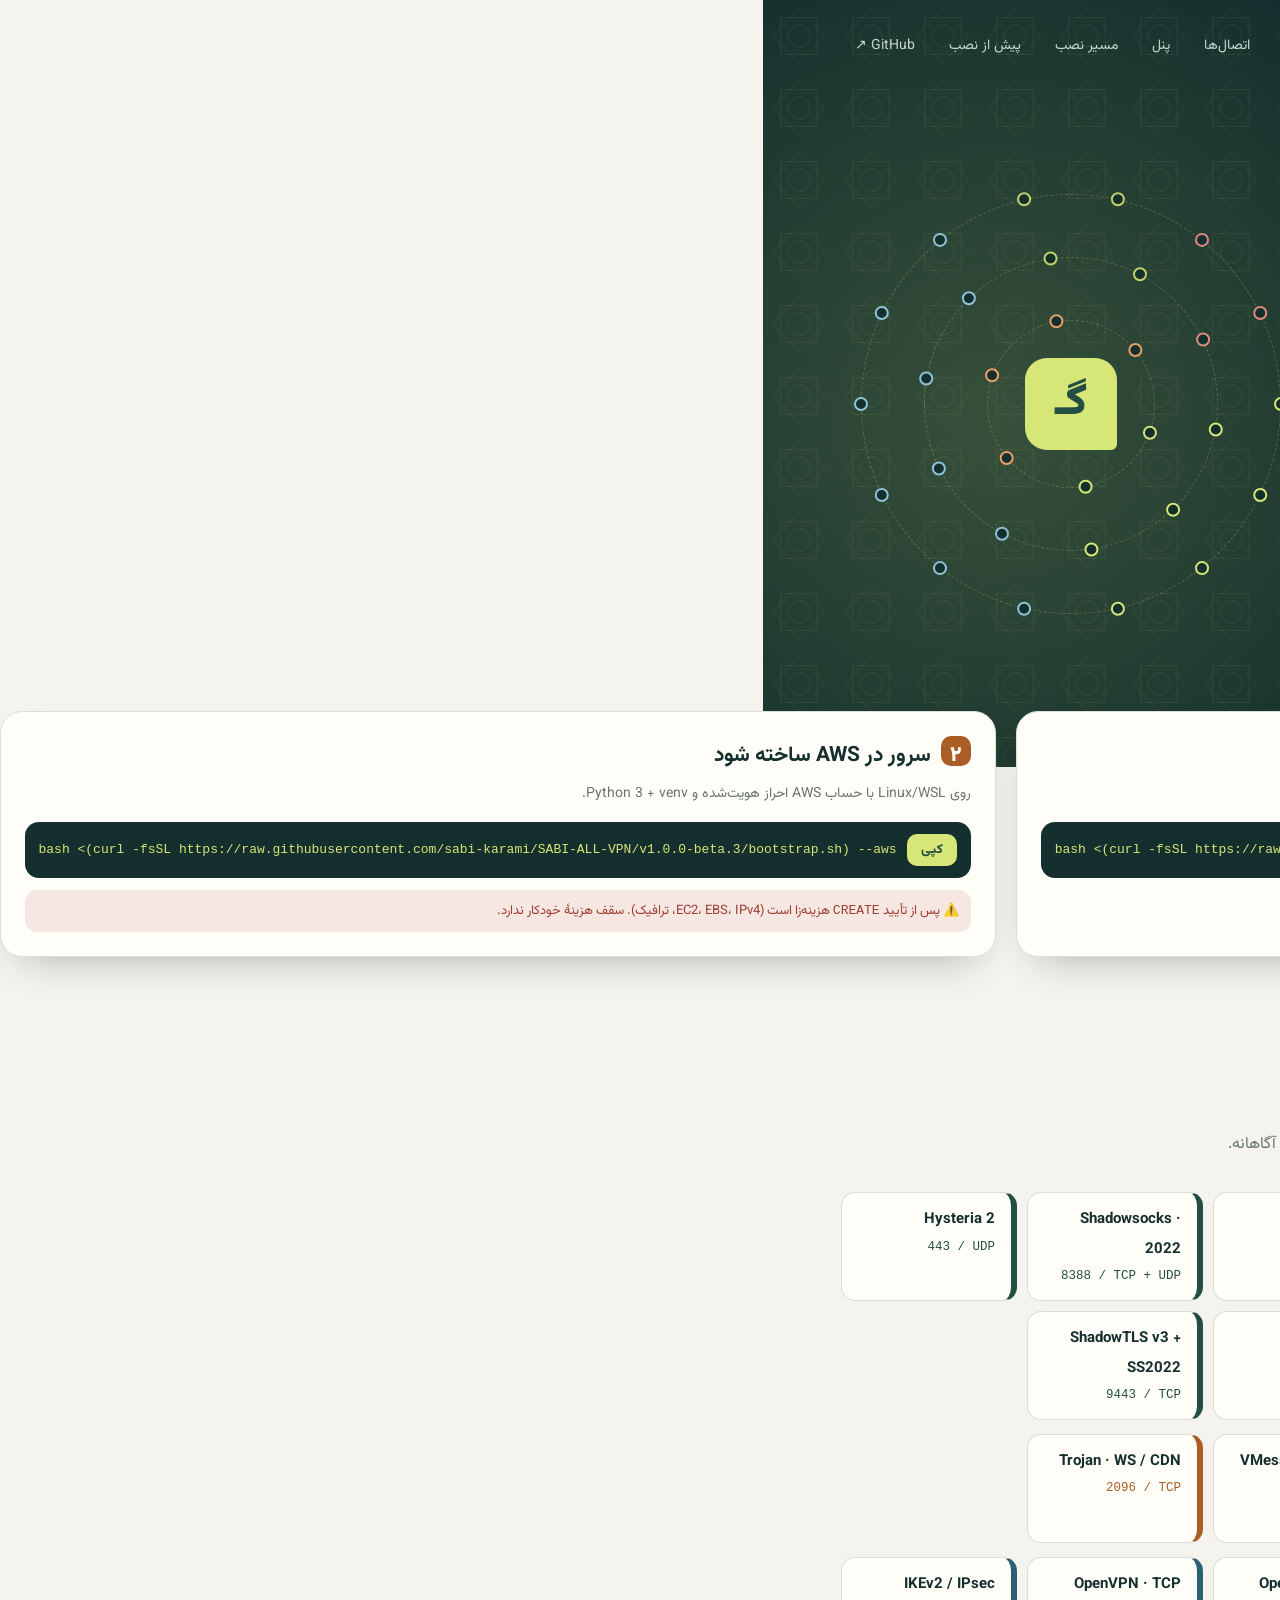
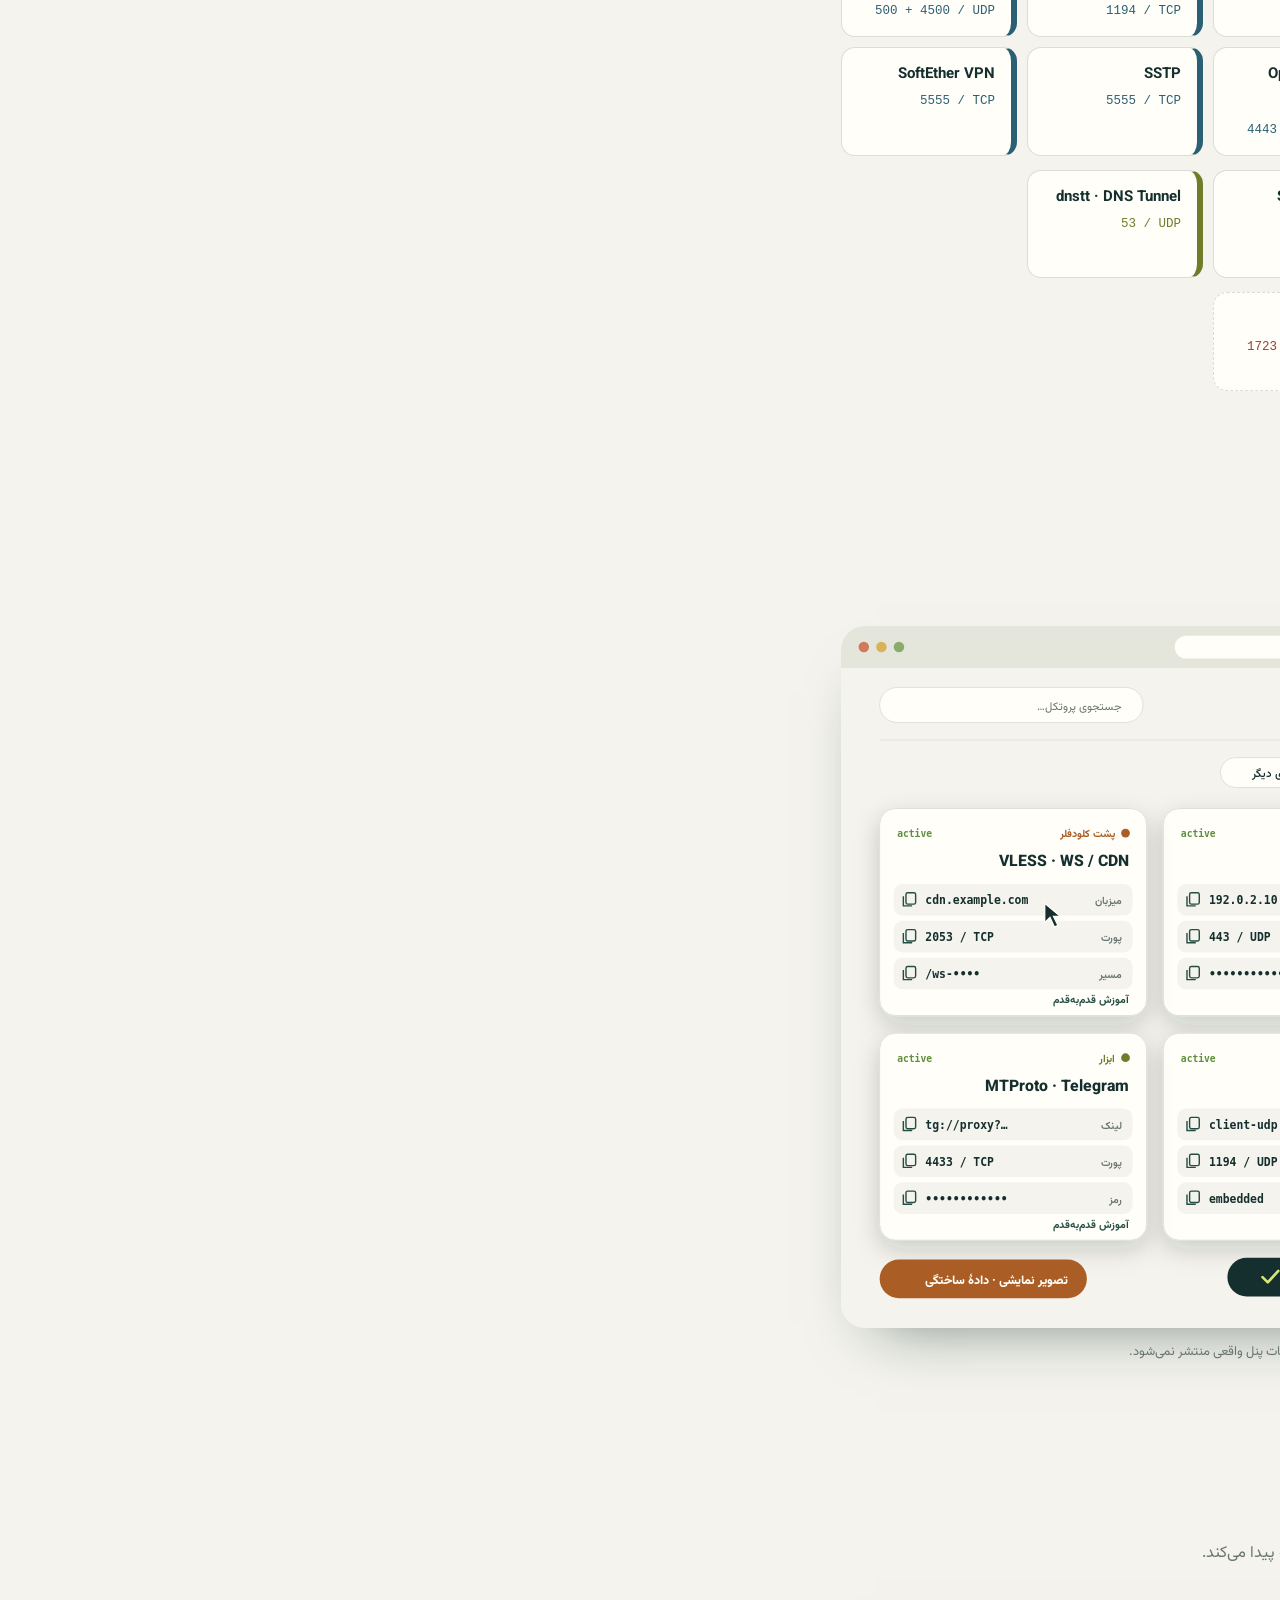
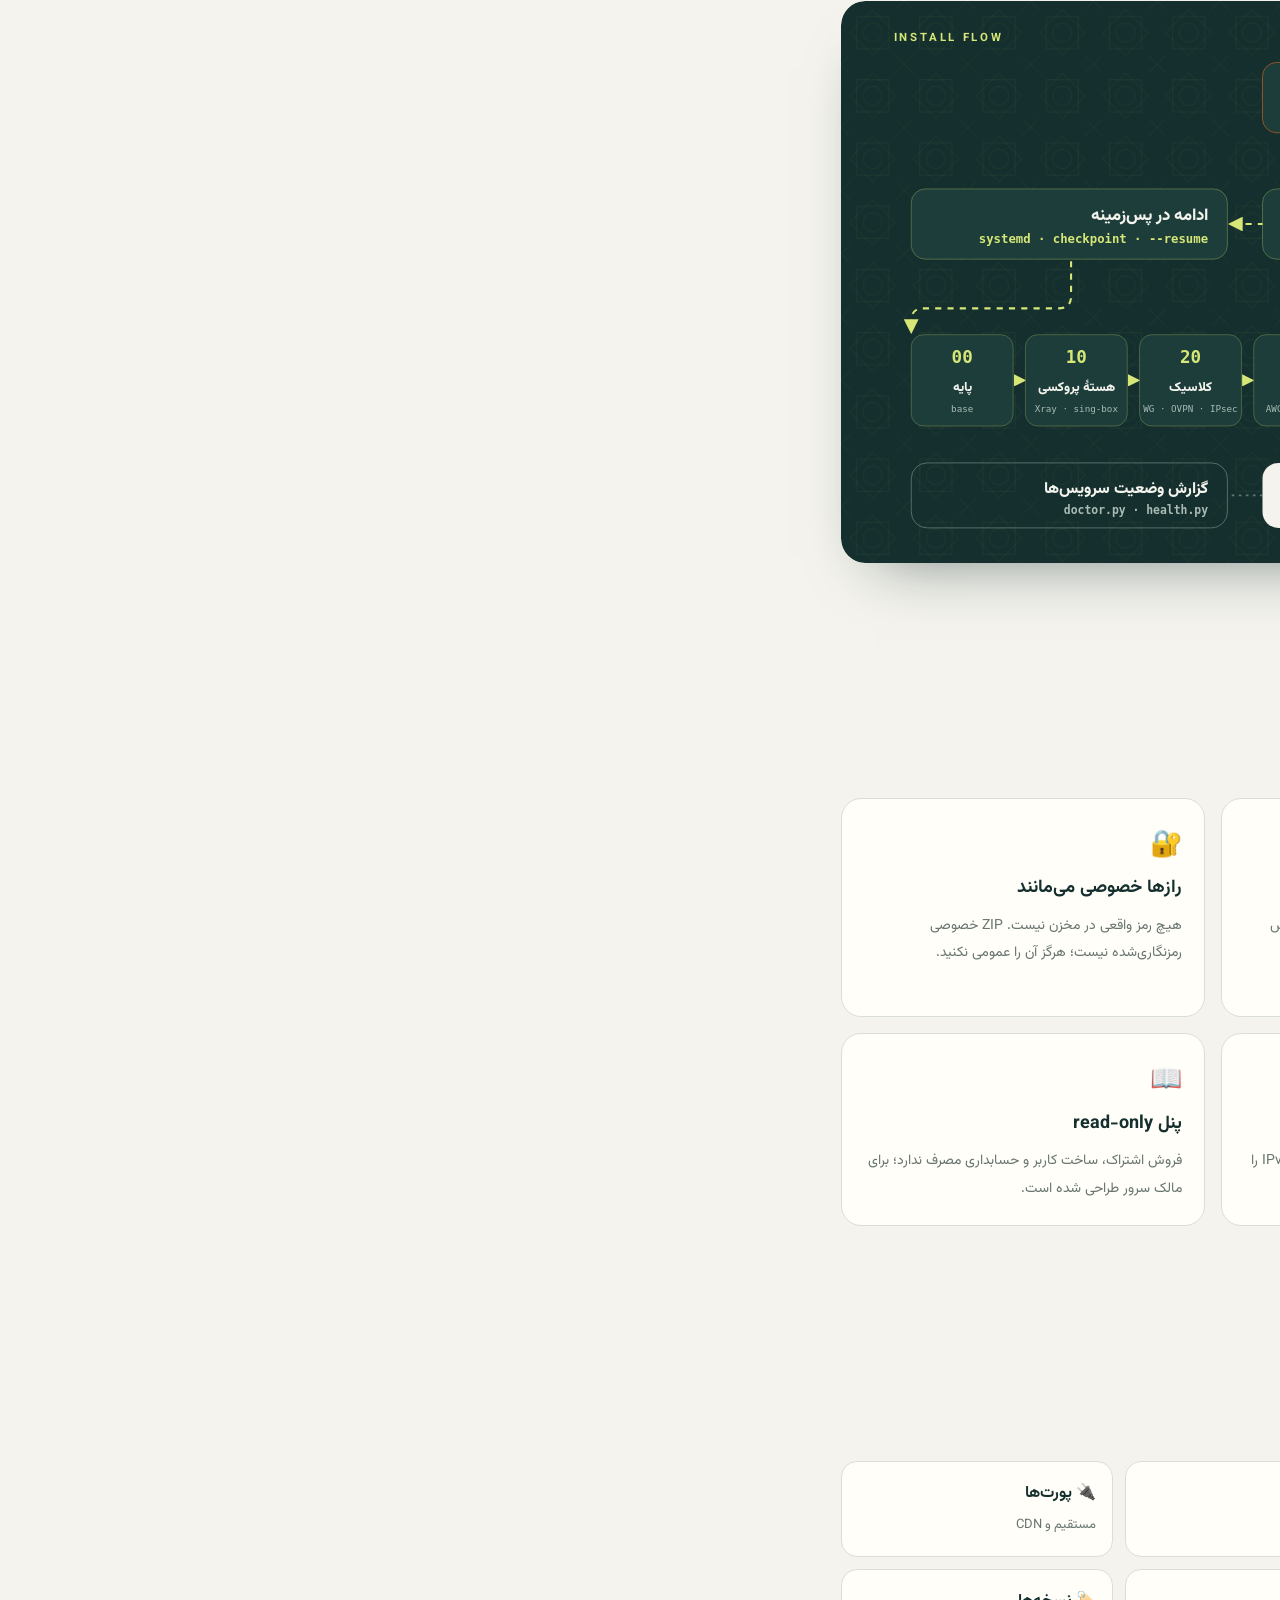
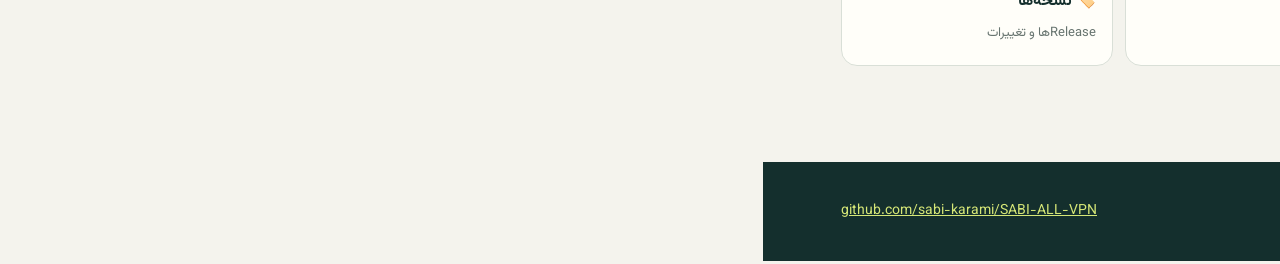
==== docs/index.html @ a56b88de "v1.0.0-beta.3: graphical README, Pages landing, community files - SVG banner, protocol map, install " ====
<!doctype html>
<html lang="fa" dir="rtl">
<head>
<meta charset="utf-8">
<meta name="viewport" content="width=device-width,initial-scale=1">
<title>SABI ALL VPN — یک دستور، سی کارت اتصال، یک پنل فارسی</title>
<meta name="description" content="نصب‌کنندهٔ چندروشی VPN برای سرور اختصاصی Ubuntu 24.04 با پنل خصوصی فارسی و کلیک برای کپی. نسخهٔ آزمایشی.">
<meta property="og:title" content="SABI ALL VPN">
<meta property="og:description" content="یک دستور، سی کارت اتصال، یک پنل خصوصی فارسی">
<meta name="theme-color" content="#142f2d">
<link rel="icon" href="data:image/svg+xml,%3Csvg xmlns='http://www.w3.org/2000/svg' viewBox='0 0 64 64'%3E%3Crect width='64' height='64' rx='16' fill='%23244e43'/%3E%3Ccircle cx='32' cy='32' r='12' fill='none' stroke='%23d6e777' stroke-width='5'/%3E%3C/svg%3E">
<style>
@font-face{font-family:Vazir;src:url('assets/vazirmatn.woff2') format('woff2');font-weight:100 900;font-display:swap}
:root{--ink:#142f2d;--green:#244e43;--lime:#d6e777;--paper:#f4f3ed;--white:#fffef9;--muted:#687570;--line:#d9dfd7;--orange:#aa5d25;--red:#9d3e33;--blue:#2b5f73;--olive:#6f7d2a;
--girih:url("data:image/svg+xml,%3Csvg xmlns='http://www.w3.org/2000/svg' width='72' height='72'%3E%3Cg fill='none' stroke='%23d6e777' stroke-opacity='.08'%3E%3Cpath d='M36 10L62 36L36 62L10 36Z'/%3E%3Cpath d='M17.6 17.6H54.4V54.4H17.6Z'/%3E%3Ccircle cx='36' cy='36' r='11'/%3E%3C/g%3E%3C/svg%3E")}
*{box-sizing:border-box}html{scroll-behavior:smooth}
body{margin:0;font:16px/1.95 Vazir,Tahoma,sans-serif;color:var(--ink);background:var(--paper)}
a{color:inherit}code,pre{font-family:ui-monospace,SFMono-Regular,Menlo,Consolas,monospace}
.wrap{max-width:1180px;margin:0 auto;padding:0 28px}
header.hero{background:var(--girih),radial-gradient(circle at 18% 55%,rgba(214,231,119,.18),transparent 45%),var(--ink);color:var(--paper);padding:26px 0 90px;overflow:hidden;position:relative}
nav.top{display:flex;align-items:center;justify-content:space-between;gap:16px}
.brand{display:flex;align-items:center;gap:12px;font-weight:900;font-size:20px;text-decoration:none}
.mark{width:42px;height:42px;border-radius:14px 14px 4px 14px;background:var(--lime);color:var(--green);display:grid;place-items:center;font-size:24px;font-weight:900}
nav.top .links{display:flex;gap:6px;flex-wrap:wrap}nav.top .links a{text-decoration:none;font-size:14px;padding:6px 14px;border-radius:99px;color:#c9d6d0}nav.top .links a:hover{background:rgba(214,231,119,.12);color:var(--lime)}
.hero-grid{display:grid;grid-template-columns:1.15fr .85fr;gap:40px;align-items:center;margin-top:64px}
.eyebrow{font:700 12px/1 ui-monospace,monospace;letter-spacing:3px;color:var(--lime);direction:ltr;text-align:right}
h1{font-size:clamp(52px,8vw,104px);line-height:1;margin:18px 0 16px;font-weight:900;letter-spacing:-2px;direction:ltr;text-align:right}h1 em{font-style:normal;color:var(--lime)}
.tag{font-size:clamp(20px,2.6vw,30px);font-weight:700;margin:0}.sub{color:#a9bbb4;margin:8px 0 26px}
.chips{display:flex;gap:10px;flex-wrap:wrap}.chip{border:1px solid rgba(214,231,119,.45);color:var(--lime);border-radius:99px;padding:3px 16px;font-size:14px}.chip.beta{background:var(--lime);color:var(--green);font-weight:800;border-color:var(--lime)}.chip.ver{background:var(--orange);border-color:var(--orange);color:var(--white)}
.orbit{container-type:inline-size;position:relative;aspect-ratio:1;max-width:420px;justify-self:center;width:100%}
.orbit .ring{position:absolute;inset:var(--i);border:1px dashed rgba(214,231,119,.25);border-radius:50%;animation:spin var(--t) linear infinite}
.orbit .ring i{position:absolute;width:14px;height:14px;border-radius:50%;border:2.5px solid var(--c);background:var(--ink);top:50%;left:50%;transform:rotate(var(--a)) translate(var(--r)) rotate(calc(-1*var(--a)));margin:-7px}
.orbit .core{position:absolute;inset:39%;border-radius:22px 22px 6px 22px;background:var(--lime);color:var(--green);display:grid;place-items:center;font-size:44px;font-weight:900;box-shadow:0 0 0 0 rgba(214,231,119,.6);animation:pulse 3s ease-out infinite}
@keyframes spin{to{transform:rotate(360deg)}}@keyframes pulse{to{box-shadow:0 0 0 46px rgba(214,231,119,0)}}
.install{margin-top:-56px;position:relative;z-index:2;display:grid;grid-template-columns:1fr 1fr;gap:20px}
.cmd{background:var(--white);border:1px solid var(--line);border-radius:22px;padding:24px;box-shadow:0 18px 40px -24px rgba(20,47,45,.45)}
.cmd h2{margin:0;font-size:21px}.cmd p{margin:4px 0 14px;color:var(--muted);font-size:14px}
.cmd .n{display:inline-grid;place-items:center;width:30px;height:30px;border-radius:10px;background:var(--green);color:var(--lime);font-weight:900;margin-left:10px}
.cmd.aws .n{background:var(--orange);color:var(--white)}
.code{display:flex;align-items:center;gap:10px;background:var(--ink);color:var(--lime);border-radius:14px;padding:12px 14px;direction:ltr}
.code code{flex:1;overflow-x:auto;white-space:nowrap;font-size:13px;scrollbar-width:thin}
.copy{border:0;background:var(--lime);color:var(--green);border-radius:10px;padding:6px 14px;font:800 13px Vazir,sans-serif;cursor:pointer;flex:none}.copy.ok{background:var(--white)}
.warn{margin-top:12px;font-size:13px;color:var(--red);background:#f6e7e2;border-radius:12px;padding:8px 12px}
section{padding:84px 0 0}section h2.t{font-size:clamp(28px,4vw,42px);margin:0;font-weight:900}section .lead{color:var(--muted);margin:6px 0 32px}
.groups{display:grid;gap:14px}.grp{display:grid;grid-template-columns:190px 1fr;gap:14px}
.grp h3{margin:0;border-radius:18px;padding:16px 18px;color:var(--white);font-size:17px;display:flex;justify-content:space-between;align-items:flex-start}.grp h3 span{font-size:26px;line-height:1;opacity:.85}
.grp ul{list-style:none;margin:0;padding:0;display:grid;grid-template-columns:repeat(auto-fill,minmax(170px,1fr));gap:10px}
.grp li{background:var(--white);border:1px solid var(--line);border-radius:14px;padding:12px 16px;border-right:6px solid var(--c);display:flex;flex-direction:column;opacity:0;transform:translateY(8px);animation:rise .5s ease-out forwards;animation-delay:var(--d)}
.grp li b{font-size:15px;text-align:right}.grp li code{font-size:12.5px;color:var(--c);text-align:right}
.g-direct{--c:var(--green)}.g-cdn{--c:var(--orange)}.g-classic{--c:var(--blue)}.g-tools{--c:var(--olive)}.g-optional{--c:var(--red)}.grp h3{background:var(--c)}.g-optional li{border-style:dashed;border-right-style:solid}
@keyframes rise{to{opacity:1;transform:none}}
figure{margin:0}figure img{width:100%;display:block;border-radius:24px;box-shadow:0 30px 60px -36px rgba(20,47,45,.6)}figcaption{color:var(--muted);font-size:13px;margin-top:12px;text-align:center}
.facts{display:grid;grid-template-columns:repeat(3,1fr);gap:16px}.fact{background:var(--white);border:1px solid var(--line);border-radius:20px;padding:22px}.fact h3{margin:0 0 6px;font-size:18px}.fact p{margin:0;color:var(--muted);font-size:14px}.fact .ic{font-size:26px}
.fact.r{border-color:#e3c3b9;background:#fbf1ed}
.docs{display:grid;grid-template-columns:repeat(4,1fr);gap:12px}.docs a{text-decoration:none;background:var(--white);border:1px solid var(--line);border-radius:16px;padding:16px;transition:transform .2s,border-color .2s}.docs a:hover{transform:translateY(-3px);border-color:var(--green)}.docs b{display:block}.docs span{color:var(--muted);font-size:13px}
footer{margin-top:96px;background:var(--ink);color:#a9bbb4;padding:36px 0;font-size:14px}footer .wrap{display:flex;justify-content:space-between;gap:20px;flex-wrap:wrap}footer a{color:var(--lime)}
@media (max-width:860px){.hero-grid,.install{grid-template-columns:1fr}.orbit{max-width:280px;order:-1}.grp{grid-template-columns:1fr}.facts,.docs{grid-template-columns:1fr 1fr}nav.top .links{display:none}}
@media (max-width:520px){.facts,.docs{grid-template-columns:1fr}.wrap{padding:0 18px}}
@media (prefers-reduced-motion:reduce){*{animation:none!important;transition:none!important}.grp li{opacity:1;transform:none}}
</style>
</head>
<body>
<header class="hero">
 <div class="wrap">
  <nav class="top"><a class="brand" href="https://github.com/sabi-karami/SABI-ALL-VPN"><span class="mark">گـ</span><span dir="ltr">SABI ALL VPN</span></a>
   <div class="links"><a href="#install">نصب</a><a href="#map">اتصال‌ها</a><a href="#panel">پنل</a><a href="#flow">مسیر نصب</a><a href="#facts">پیش از نصب</a><a href="https://github.com/sabi-karami/SABI-ALL-VPN">GitHub ↗</a></div></nav>
  <div class="hero-grid">
   <div>
    <div class="eyebrow">SELF-HOSTED · MULTI-PROTOCOL · PERSIAN PANEL</div>
    <h1>SABI <em>ALL</em> VPN</h1>
    <p class="tag">یک دستور، سی کارت اتصال، یک پنل خصوصی فارسی</p>
    <p class="sub">نصب خودکار روی سرور تازهٔ Ubuntu 24.04 یا ساخت خودکار سرور در AWS — با کلید و رمز تازه برای هر نصب.</p>
    <div class="chips"><span class="chip beta">نسخهٔ آزمایشی</span><span class="chip ver" dir="ltr">v1.0.0-beta.3</span><span class="chip" dir="ltr">Ubuntu 24.04 amd64</span><span class="chip" dir="ltr">AWS + Cloudflare</span><span class="chip">MIT</span></div>
   </div>
   <div class="orbit" aria-hidden="true">
    <div class="ring" style="--i:0;--t:120s"><i style="--a:0.0deg;--r:50cqw;--c:#d6e777"></i><i style="--a:25.7deg;--r:50cqw;--c:#d6e777"></i><i style="--a:51.4deg;--r:50cqw;--c:#d6e777"></i><i style="--a:77.1deg;--r:50cqw;--c:#d6e777"></i><i style="--a:102.9deg;--r:50cqw;--c:#8fc3d6"></i><i style="--a:128.6deg;--r:50cqw;--c:#8fc3d6"></i><i style="--a:154.3deg;--r:50cqw;--c:#8fc3d6"></i><i style="--a:180.0deg;--r:50cqw;--c:#8fc3d6"></i><i style="--a:205.7deg;--r:50cqw;--c:#8fc3d6"></i><i style="--a:231.4deg;--r:50cqw;--c:#8fc3d6"></i><i style="--a:257.1deg;--r:50cqw;--c:#c3cf6a"></i><i style="--a:282.9deg;--r:50cqw;--c:#c3cf6a"></i><i style="--a:308.6deg;--r:50cqw;--c:#e08a7f"></i><i style="--a:334.3deg;--r:50cqw;--c:#e08a7f"></i></div>
    <div class="ring" style="--i:15%;--t:80s;animation-direction:reverse"><i style="--a:10deg;--r:35cqw;--c:#d6e777"></i><i style="--a:46deg;--r:35cqw;--c:#d6e777"></i><i style="--a:82deg;--r:35cqw;--c:#d6e777"></i><i style="--a:118deg;--r:35cqw;--c:#8fc3d6"></i><i style="--a:154deg;--r:35cqw;--c:#8fc3d6"></i><i style="--a:190deg;--r:35cqw;--c:#8fc3d6"></i><i style="--a:226deg;--r:35cqw;--c:#8fc3d6"></i><i style="--a:262deg;--r:35cqw;--c:#c3cf6a"></i><i style="--a:298deg;--r:35cqw;--c:#c3cf6a"></i><i style="--a:334deg;--r:35cqw;--c:#e08a7f"></i></div>
    <div class="ring" style="--i:30%;--t:50s"><i style="--a:20deg;--r:20cqw;--c:#d6e777"></i><i style="--a:80deg;--r:20cqw;--c:#d6e777"></i><i style="--a:140deg;--r:20cqw;--c:#e9a066"></i><i style="--a:200deg;--r:20cqw;--c:#e9a066"></i><i style="--a:260deg;--r:20cqw;--c:#e9a066"></i><i style="--a:320deg;--r:20cqw;--c:#e9a066"></i></div>
    <div class="core">گـ</div>
   </div>
  </div>
 </div>
</header>
<main class="wrap">
 <div class="install" id="install">
  <div class="cmd"><h2><span class="n">۱</span>سرور آماده دارید</h2><p>روی سرور تازهٔ Ubuntu 24.04 amd64 از طریق SSH اجرا کنید.</p>
   <div class="code"><code>bash &lt;(curl -fsSL https://raw.githubusercontent.com/sabi-karami/SABI-ALL-VPN/v1.0.0-beta.3/bootstrap.sh)</code><button class="copy" data-copy="bash &lt;(curl -fsSL https://raw.githubusercontent.com/sabi-karami/SABI-ALL-VPN/v1.0.0-beta.3/bootstrap.sh)">کپی</button></div></div>
  <div class="cmd aws"><h2><span class="n">۲</span>سرور در AWS ساخته شود</h2><p>روی Linux/WSL با حساب AWS احراز هویت‌شده و Python 3 + venv.</p>
   <div class="code"><code>bash &lt;(curl -fsSL https://raw.githubusercontent.com/sabi-karami/SABI-ALL-VPN/v1.0.0-beta.3/bootstrap.sh) --aws</code><button class="copy" data-copy="bash &lt;(curl -fsSL https://raw.githubusercontent.com/sabi-karami/SABI-ALL-VPN/v1.0.0-beta.3/bootstrap.sh) --aws">کپی</button></div>
   <div class="warn">⚠️ پس از تأیید <code>CREATE</code> هزینه‌زا است (EC2، EBS، IPv4، ترافیک). سقف هزینهٔ خودکار ندارد.</div></div>
 </div>
 <section id="map"><h2 class="t">نقشهٔ اتصال‌ها</h2><p class="lead">۳۰ کارت در پنج گروه با پورت پیش‌فرض. پیش‌فرض ۲۷ کارت است؛ PPTP و SOCKS/HTTP خام فقط با انتخاب آگاهانه.</p>
  <div class="groups"><div class="grp g-direct"><h3>مستقیم<span>9</span></h3><ul><li style="--d:25ms"><b dir="ltr">VLESS · REALITY / Xray</b><code dir="ltr">443 / TCP</code></li><li style="--d:50ms"><b dir="ltr">VLESS · REALITY / sing-box</b><code dir="ltr">3443 / TCP</code></li><li style="--d:75ms"><b dir="ltr">Trojan · TLS</b><code dir="ltr">8443 / TCP</code></li><li style="--d:100ms"><b dir="ltr">Shadowsocks · 2022</b><code dir="ltr">8388 / TCP + UDP</code></li><li style="--d:125ms"><b dir="ltr">Hysteria 2</b><code dir="ltr">443 / UDP</code></li><li style="--d:150ms"><b dir="ltr">TUIC</b><code dir="ltr">8443 / UDP</code></li><li style="--d:175ms"><b dir="ltr">AnyTLS</b><code dir="ltr">11443 / TCP</code></li><li style="--d:200ms"><b dir="ltr">NaiveProxy</b><code dir="ltr">10443 / TCP</code></li><li style="--d:225ms"><b dir="ltr">ShadowTLS v3 + SS2022</b><code dir="ltr">9443 / TCP</code></li></ul></div><div class="grp g-cdn"><h3>پشت کلودفلر<span>4</span></h3><ul><li style="--d:250ms"><b dir="ltr">VLESS · WS / CDN</b><code dir="ltr">2053 / TCP</code></li><li style="--d:275ms"><b dir="ltr">VLESS · XHTTP / CDN</b><code dir="ltr">2083 / TCP</code></li><li style="--d:300ms"><b dir="ltr">VMess · WS / CDN</b><code dir="ltr">2087 / TCP</code></li><li style="--d:325ms"><b dir="ltr">Trojan · WS / CDN</b><code dir="ltr">2096 / TCP</code></li></ul></div><div class="grp g-classic"><h3>وی‌پی‌ان کلاسیک<span>10</span></h3><ul><li style="--d:350ms"><b dir="ltr">WireGuard</b><code dir="ltr">51820 / UDP</code></li><li style="--d:375ms"><b dir="ltr">AmneziaWG</b><code dir="ltr">51821 / UDP</code></li><li style="--d:400ms"><b dir="ltr">OpenVPN · UDP</b><code dir="ltr">1194 / UDP</code></li><li style="--d:425ms"><b dir="ltr">OpenVPN · TCP</b><code dir="ltr">1194 / TCP</code></li><li style="--d:450ms"><b dir="ltr">IKEv2 / IPsec</b><code dir="ltr">500 + 4500 / UDP</code></li><li style="--d:475ms"><b dir="ltr">L2TP / IPsec</b><code dir="ltr">500 + 4500 / UDP</code></li><li style="--d:500ms"><b dir="ltr">IPsec · XAuth</b><code dir="ltr">500 + 4500 / UDP</code></li><li style="--d:525ms"><b dir="ltr">OpenConnect / AnyConnect</b><code dir="ltr">4443 / TCP + UDP</code></li><li style="--d:550ms"><b dir="ltr">SSTP</b><code dir="ltr">5555 / TCP</code></li><li style="--d:575ms"><b dir="ltr">SoftEther VPN</b><code dir="ltr">5555 / TCP</code></li></ul></div><div class="grp g-tools"><h3>ابزارهای دیگر<span>4</span></h3><ul><li style="--d:600ms"><b dir="ltr">MTProto · Telegram</b><code dir="ltr">4433 / TCP</code></li><li style="--d:625ms"><b dir="ltr">Tor · obfs4 Bridge</b><code dir="ltr">7443 / TCP</code></li><li style="--d:650ms"><b dir="ltr">SSH · SOCKS Tunnel</b><code dir="ltr">22 / TCP</code></li><li style="--d:675ms"><b dir="ltr">dnstt · DNS Tunnel</b><code dir="ltr">53 / UDP</code></li></ul></div><div class="grp g-optional"><h3>اختیاری، پیش‌فرض خاموش<span>3</span></h3><ul><li style="--d:700ms"><b dir="ltr">SOCKS5</b><code dir="ltr">1080 / TCP</code></li><li style="--d:725ms"><b dir="ltr">HTTP Proxy</b><code dir="ltr">1080 / TCP</code></li><li style="--d:750ms"><b dir="ltr">PPTP</b><code dir="ltr">1723 / TCP + GRE</code></li></ul></div></div></section>
 <section id="panel"><h2 class="t">پنل خصوصی فارسی</h2><p class="lead">کلیک روی هر مقدار = کپی. رمزها پیش‌فرض پنهان‌اند، آموزش هر روش و دانلود فایل‌ها بعد از ورود.</p>
  <figure><img src="assets/panel-mockup.svg" alt="تصویر نمایشی پنل با دادهٔ ساختگی" loading="lazy"><figcaption>تصویر نمایشی با دادهٔ ساختگی (<span dir="ltr">vpn.example.com · 192.0.2.10</span>) — اسکرین‌شات پنل واقعی منتشر نمی‌شود.</figcaption></figure></section>
 <section id="flow"><h2 class="t">مسیر نصب</h2><p class="lead">پس از پرسش‌های اولیه، نصب در سرویس systemd ادامه می‌یابد و با <code dir="ltr">--resume</code> از آخرین checkpoint ادامه پیدا می‌کند.</p>
  <figure><img src="assets/install-flow.svg" alt="مسیر نصب: bootstrap، install.sh، نُه ماژول، پنل و ZIP" loading="lazy"></figure></section>
 <section id="facts"><h2 class="t">پیش از نصب بدانید</h2><p class="lead">صادقانه: این چیزها را تضمین نمی‌کنیم.</p>
  <div class="facts">
   <div class="fact r"><div class="ic">⏳</div><h3>هنوز آزمایشی است</h3><p>نصب کامل fresh-host و AWS انتهابه‌انتهای این نسخه هنوز انجام نشده. اول روی ماشین disposable امتحان کنید.</p></div>
   <div class="fact"><div class="ic">🖥️</div><h3>فقط سرور اختصاصی</h3><p>Ubuntu 24.04 amd64 تازه. روی سروری که سرویس دیگری دارد اجرا نکنید؛ rollback کامل وجود ندارد.</p></div>
   <div class="fact"><div class="ic">🔐</div><h3>رازها خصوصی می‌مانند</h3><p>هیچ رمز واقعی در مخزن نیست. ZIP خصوصی رمزنگاری‌شده نیست؛ هرگز آن را عمومی نکنید.</p></div>
   <div class="fact"><div class="ic">🌐</div><h3>بدون تضمین عبور</h3><p>فیلترینگ، DNS، سیاست دیتاسنتر و کلاینت‌ها متفاوت‌اند. وضعیت پنل تست اتصال از اینترنت شما نیست.</p></div>
   <div class="fact"><div class="ic">🧭</div><h3>IPv4 در اولویت</h3><p>مسیر IPv6 در فایل‌های WG/AWG تنظیم نشده؛ IPv6 را روی کلاینت مدیریت کنید. تضمین عدم نشت نیست.</p></div>
   <div class="fact"><div class="ic">📖</div><h3>پنل read-only</h3><p>فروش اشتراک، ساخت کاربر و حسابداری مصرف ندارد؛ برای مالک سرور طراحی شده است.</p></div>
  </div></section>
 <section id="docs"><h2 class="t">مستندات</h2><p class="lead">همه‌چیز در GitHub.</p>
  <div class="docs">
   <a href="https://github.com/sabi-karami/SABI-ALL-VPN/blob/main/docs/PROTOCOLS.fa.md"><b>📘 آموزش روش‌ها</b><span>قدم‌به‌قدم برای هر کارت</span></a>
   <a href="https://github.com/sabi-karami/SABI-ALL-VPN/blob/main/docs/AWS.fa.md"><b>☁️ AWS</b><span>مجوز، هزینه، حذف</span></a>
   <a href="https://github.com/sabi-karami/SABI-ALL-VPN/blob/main/docs/CLOUDFLARE.fa.md"><b>🌩️ Cloudflare</b><span>دامنه و TLS</span></a>
   <a href="https://github.com/sabi-karami/SABI-ALL-VPN/blob/main/docs/PORTS.md"><b>🔌 پورت‌ها</b><span>مستقیم و CDN</span></a>
   <a href="https://github.com/sabi-karami/SABI-ALL-VPN/blob/main/docs/OPERATIONS.fa.md"><b>🧰 عملیات</b><span>ادامه، عیب‌یابی</span></a>
   <a href="https://github.com/sabi-karami/SABI-ALL-VPN/blob/main/SECURITY.md"><b>🛡️ امنیت</b><span>سیاست رمزها</span></a>
   <a href="https://github.com/sabi-karami/SABI-ALL-VPN/blob/main/docs/TESTING.md"><b>🧪 آزمون</b><span>چه تست شده</span></a>
   <a href="https://github.com/sabi-karami/SABI-ALL-VPN/releases"><b>🏷️ نسخه‌ها</b><span>Releaseها و تغییرات</span></a>
  </div></section>
</main>
<footer><div class="wrap"><span>SABI ALL VPN · MIT · فونت Vazirmatn (SIL OFL)</span><span><a href="https://github.com/sabi-karami/SABI-ALL-VPN">github.com/sabi-karami/SABI-ALL-VPN</a></span></div></footer>
<script>
document.querySelectorAll('.copy').forEach(b=>b.addEventListener('click',async()=>{
 const t=b.dataset.copy;try{await navigator.clipboard.writeText(t)}catch(e){const a=document.createElement('textarea');a.value=t;document.body.appendChild(a);a.select();document.execCommand('copy');a.remove()}
 b.textContent='کپی شد ✓';b.classList.add('ok');setTimeout(()=>{b.textContent='کپی';b.classList.remove('ok')},1600)}));
</script>
</body>
</html>
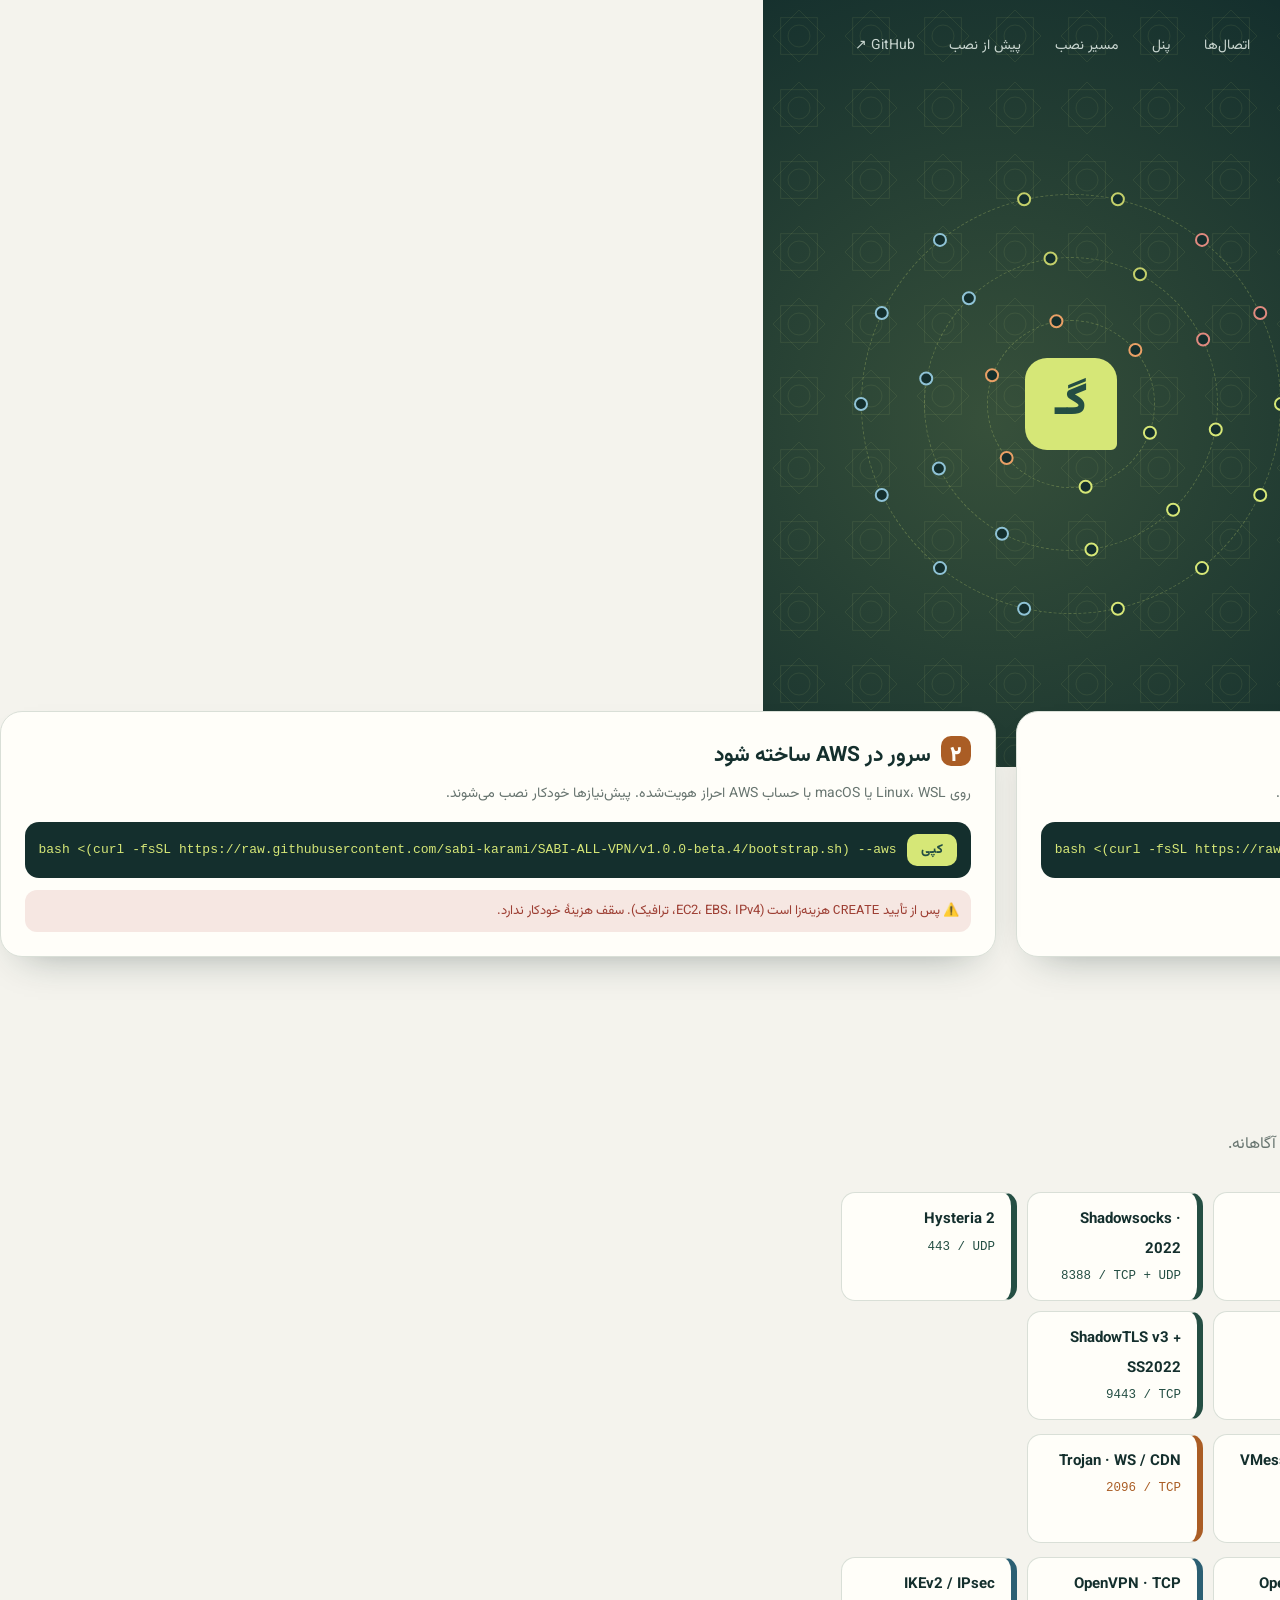
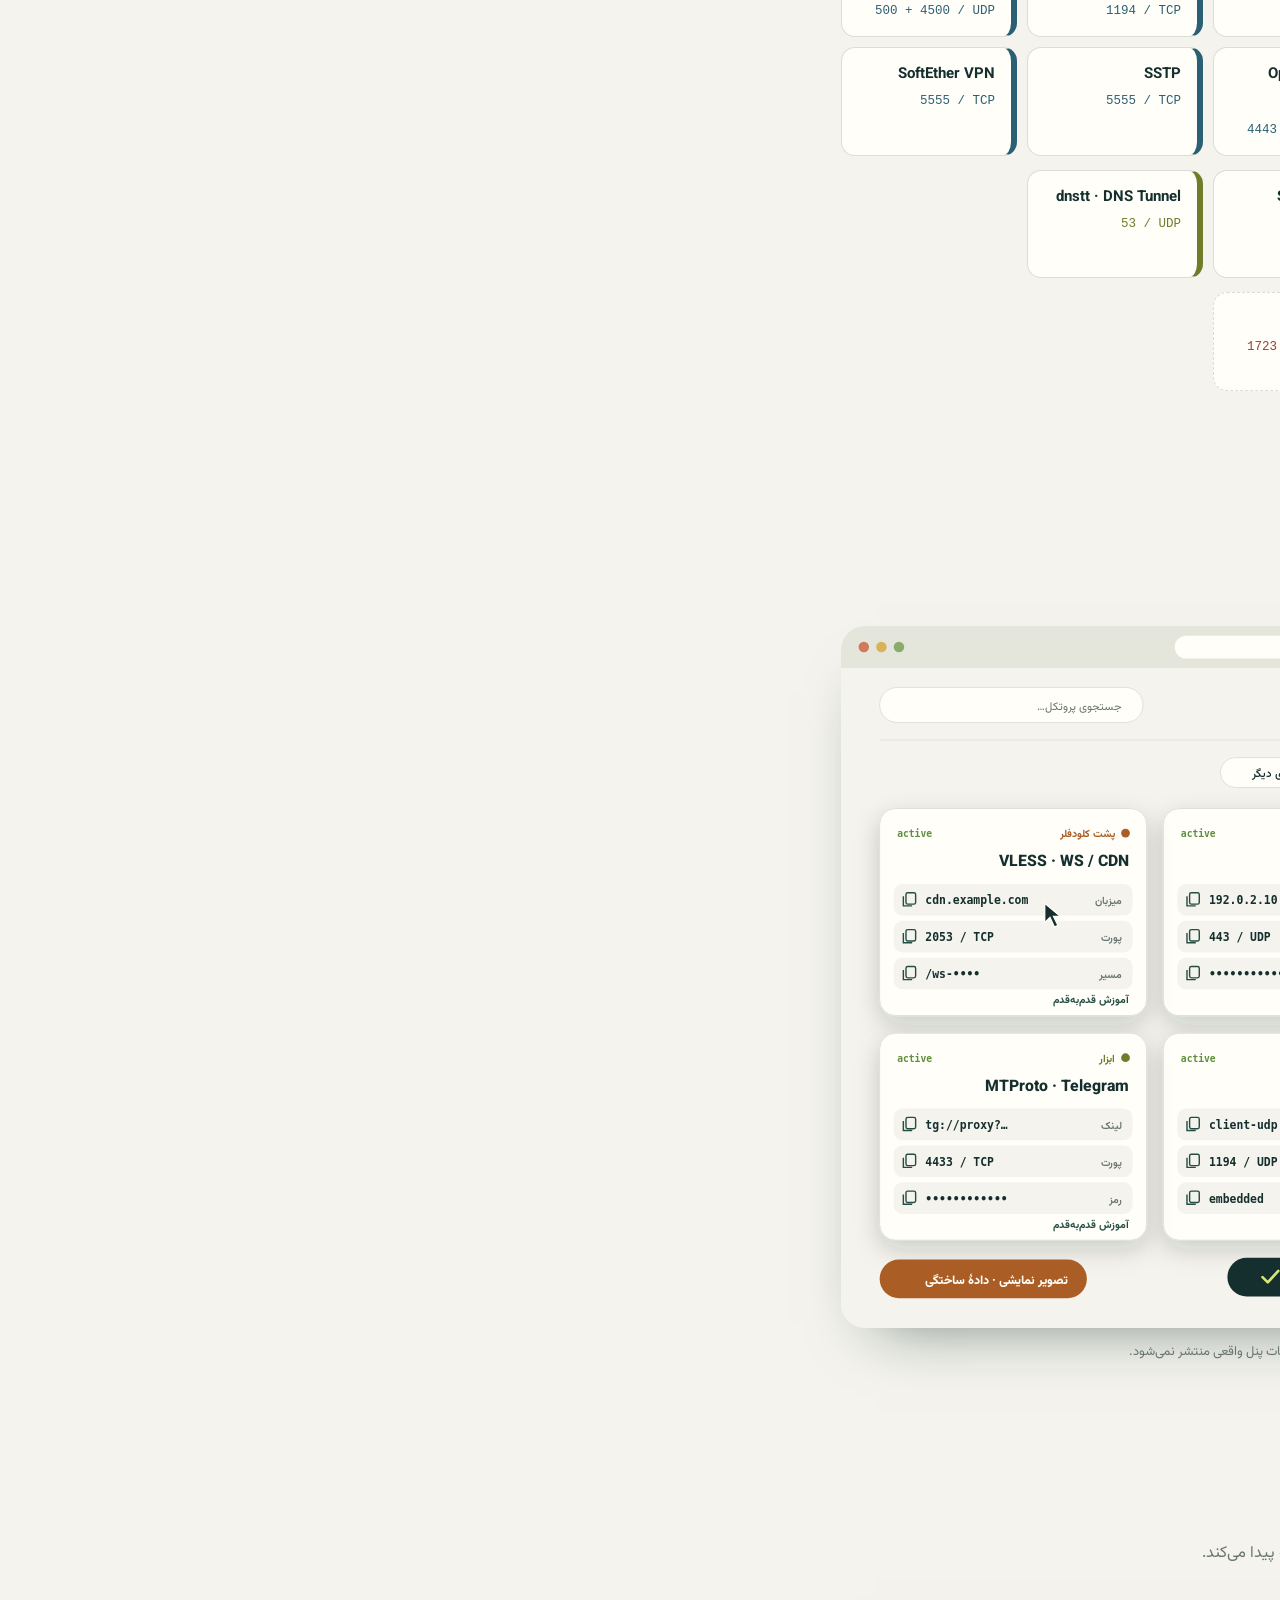
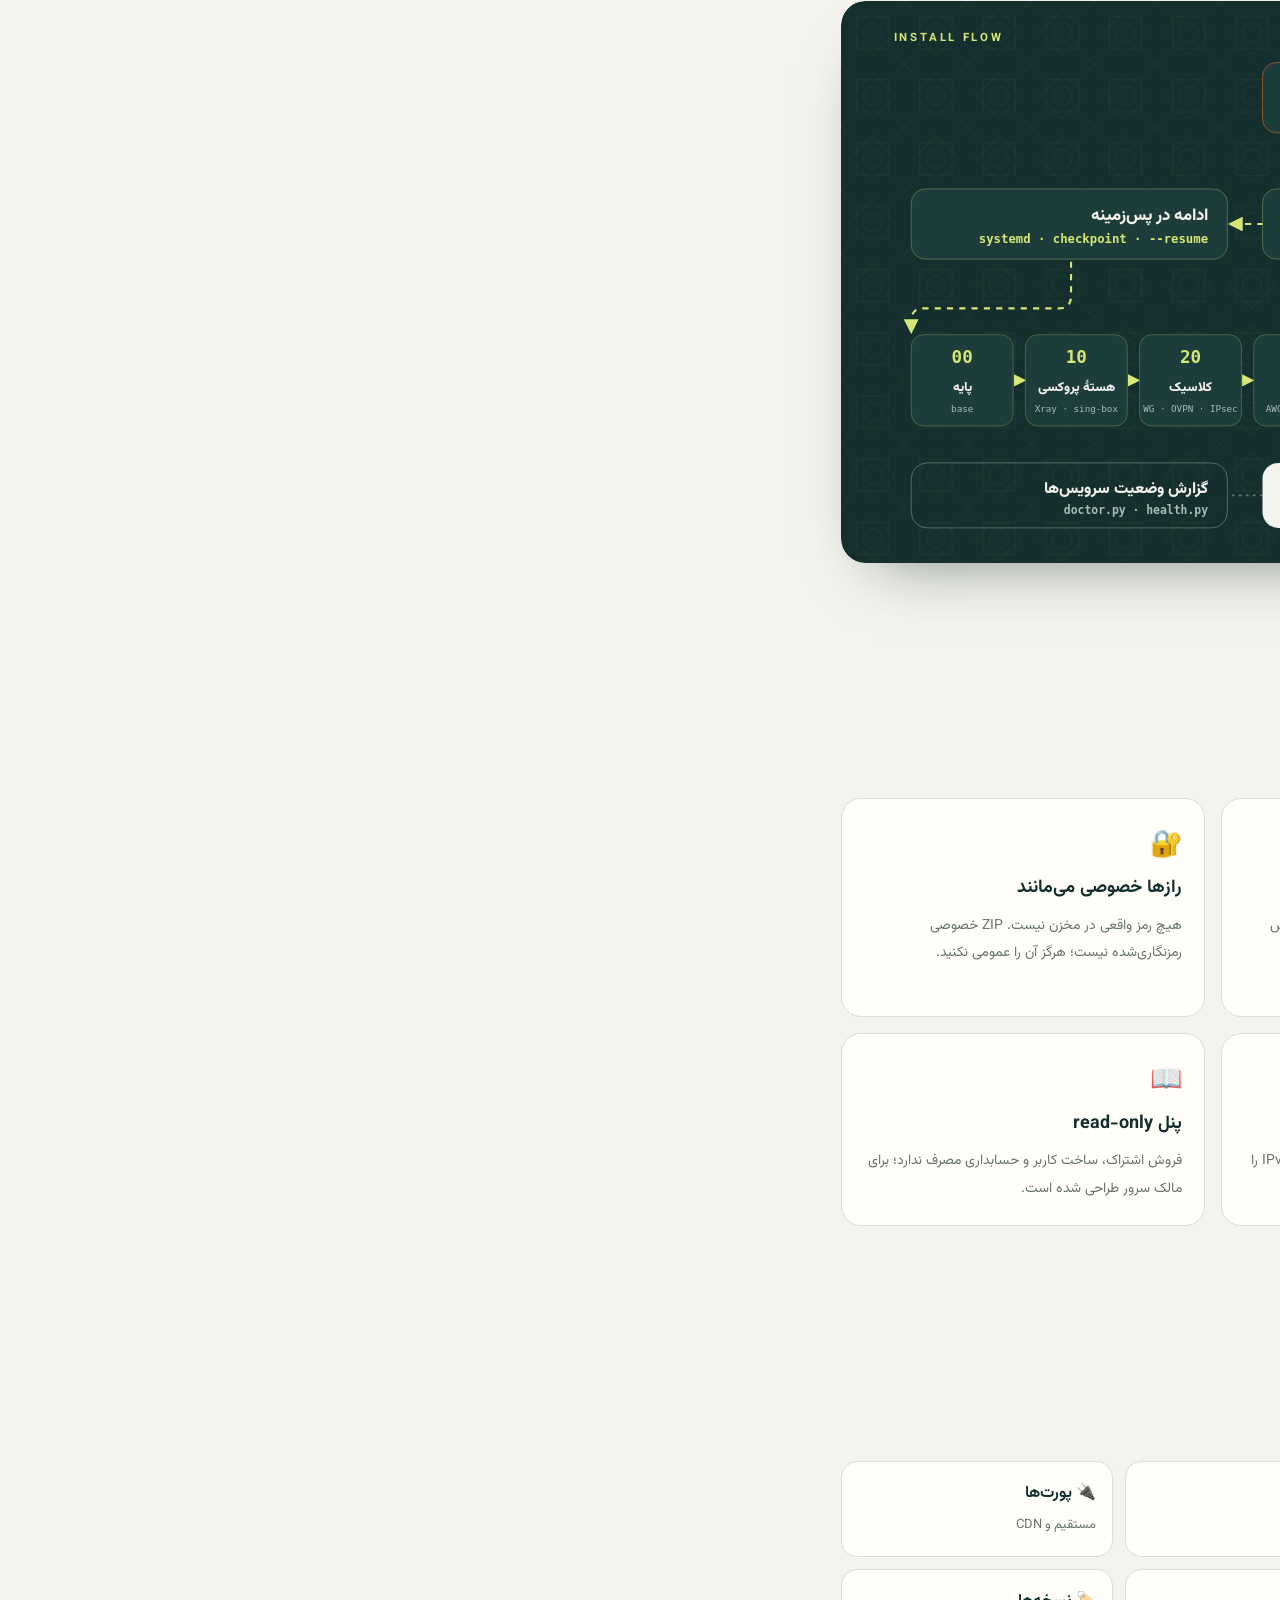
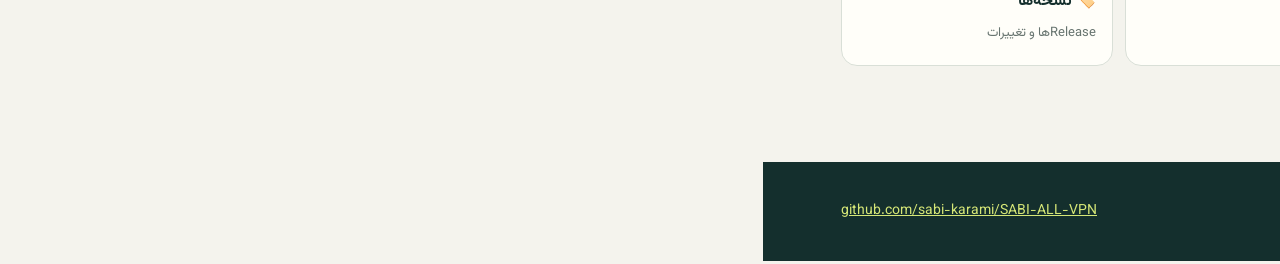
==== commit 206c9ee8: "v1.0.0-beta.4: bootstrap installs its own prerequisites - Auto-install curl, Python 3, python3-venv," ====
--- a/docs/index.html
+++ b/docs/index.html
@@ -70,7 +70,7 @@
     <h1>SABI <em>ALL</em> VPN</h1>
     <p class="tag">یک دستور، سی کارت اتصال، یک پنل خصوصی فارسی</p>
     <p class="sub">نصب خودکار روی سرور تازهٔ Ubuntu 24.04 یا ساخت خودکار سرور در AWS — با کلید و رمز تازه برای هر نصب.</p>
-    <div class="chips"><span class="chip beta">نسخهٔ آزمایشی</span><span class="chip ver" dir="ltr">v1.0.0-beta.3</span><span class="chip" dir="ltr">Ubuntu 24.04 amd64</span><span class="chip" dir="ltr">AWS + Cloudflare</span><span class="chip">MIT</span></div>
+    <div class="chips"><span class="chip beta">نسخهٔ آزمایشی</span><span class="chip ver" dir="ltr">v1.0.0-beta.4</span><span class="chip" dir="ltr">Ubuntu 24.04 amd64</span><span class="chip" dir="ltr">AWS + Cloudflare</span><span class="chip">MIT</span></div>
    </div>
    <div class="orbit" aria-hidden="true">
     <div class="ring" style="--i:0;--t:120s"><i style="--a:0.0deg;--r:50cqw;--c:#d6e777"></i><i style="--a:25.7deg;--r:50cqw;--c:#d6e777"></i><i style="--a:51.4deg;--r:50cqw;--c:#d6e777"></i><i style="--a:77.1deg;--r:50cqw;--c:#d6e777"></i><i style="--a:102.9deg;--r:50cqw;--c:#8fc3d6"></i><i style="--a:128.6deg;--r:50cqw;--c:#8fc3d6"></i><i style="--a:154.3deg;--r:50cqw;--c:#8fc3d6"></i><i style="--a:180.0deg;--r:50cqw;--c:#8fc3d6"></i><i style="--a:205.7deg;--r:50cqw;--c:#8fc3d6"></i><i style="--a:231.4deg;--r:50cqw;--c:#8fc3d6"></i><i style="--a:257.1deg;--r:50cqw;--c:#c3cf6a"></i><i style="--a:282.9deg;--r:50cqw;--c:#c3cf6a"></i><i style="--a:308.6deg;--r:50cqw;--c:#e08a7f"></i><i style="--a:334.3deg;--r:50cqw;--c:#e08a7f"></i></div>
@@ -83,10 +83,10 @@
 </header>
 <main class="wrap">
  <div class="install" id="install">
-  <div class="cmd"><h2><span class="n">۱</span>سرور آماده دارید</h2><p>روی سرور تازهٔ Ubuntu 24.04 amd64 از طریق SSH اجرا کنید.</p>
-   <div class="code"><code>bash &lt;(curl -fsSL https://raw.githubusercontent.com/sabi-karami/SABI-ALL-VPN/v1.0.0-beta.3/bootstrap.sh)</code><button class="copy" data-copy="bash &lt;(curl -fsSL https://raw.githubusercontent.com/sabi-karami/SABI-ALL-VPN/v1.0.0-beta.3/bootstrap.sh)">کپی</button></div></div>
-  <div class="cmd aws"><h2><span class="n">۲</span>سرور در AWS ساخته شود</h2><p>روی Linux/WSL با حساب AWS احراز هویت‌شده و Python 3 + venv.</p>
-   <div class="code"><code>bash &lt;(curl -fsSL https://raw.githubusercontent.com/sabi-karami/SABI-ALL-VPN/v1.0.0-beta.3/bootstrap.sh) --aws</code><button class="copy" data-copy="bash &lt;(curl -fsSL https://raw.githubusercontent.com/sabi-karami/SABI-ALL-VPN/v1.0.0-beta.3/bootstrap.sh) --aws">کپی</button></div>
+  <div class="cmd"><h2><span class="n">۱</span>سرور آماده دارید</h2><p>روی سرور تازهٔ Ubuntu 24.04 amd64 از طریق SSH اجرا کنید. curl، Python 3 و venv اگر نباشند خودکار نصب می‌شوند.</p>
+   <div class="code"><code>bash &lt;(curl -fsSL https://raw.githubusercontent.com/sabi-karami/SABI-ALL-VPN/v1.0.0-beta.4/bootstrap.sh)</code><button class="copy" data-copy="bash &lt;(curl -fsSL https://raw.githubusercontent.com/sabi-karami/SABI-ALL-VPN/v1.0.0-beta.4/bootstrap.sh)">کپی</button></div></div>
+  <div class="cmd aws"><h2><span class="n">۲</span>سرور در AWS ساخته شود</h2><p>روی Linux، WSL یا macOS با حساب AWS احراز هویت‌شده. پیش‌نیازها خودکار نصب می‌شوند.</p>
+   <div class="code"><code>bash &lt;(curl -fsSL https://raw.githubusercontent.com/sabi-karami/SABI-ALL-VPN/v1.0.0-beta.4/bootstrap.sh) --aws</code><button class="copy" data-copy="bash &lt;(curl -fsSL https://raw.githubusercontent.com/sabi-karami/SABI-ALL-VPN/v1.0.0-beta.4/bootstrap.sh) --aws">کپی</button></div>
    <div class="warn">⚠️ پس از تأیید <code>CREATE</code> هزینه‌زا است (EC2، EBS، IPv4، ترافیک). سقف هزینهٔ خودکار ندارد.</div></div>
  </div>
  <section id="map"><h2 class="t">نقشهٔ اتصال‌ها</h2><p class="lead">۳۰ کارت در پنج گروه با پورت پیش‌فرض. پیش‌فرض ۲۷ کارت است؛ PPTP و SOCKS/HTTP خام فقط با انتخاب آگاهانه.</p>
